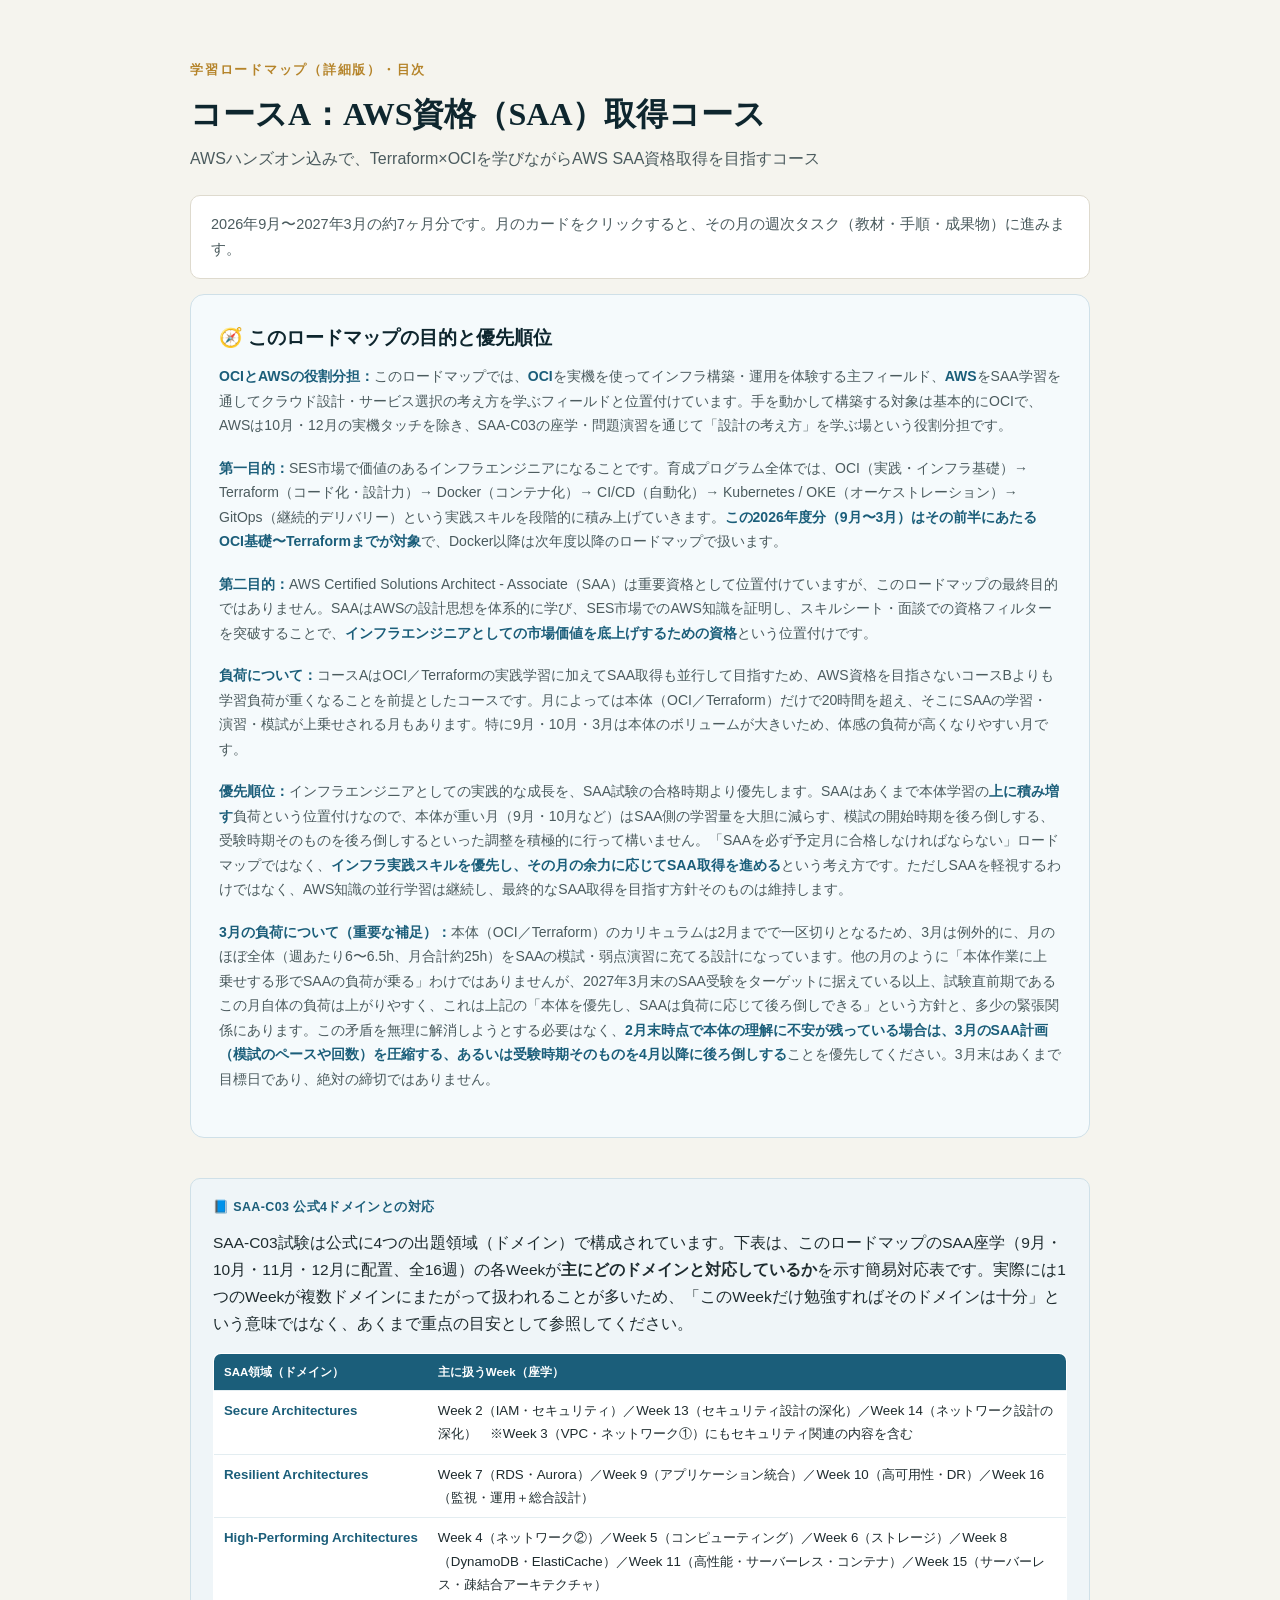
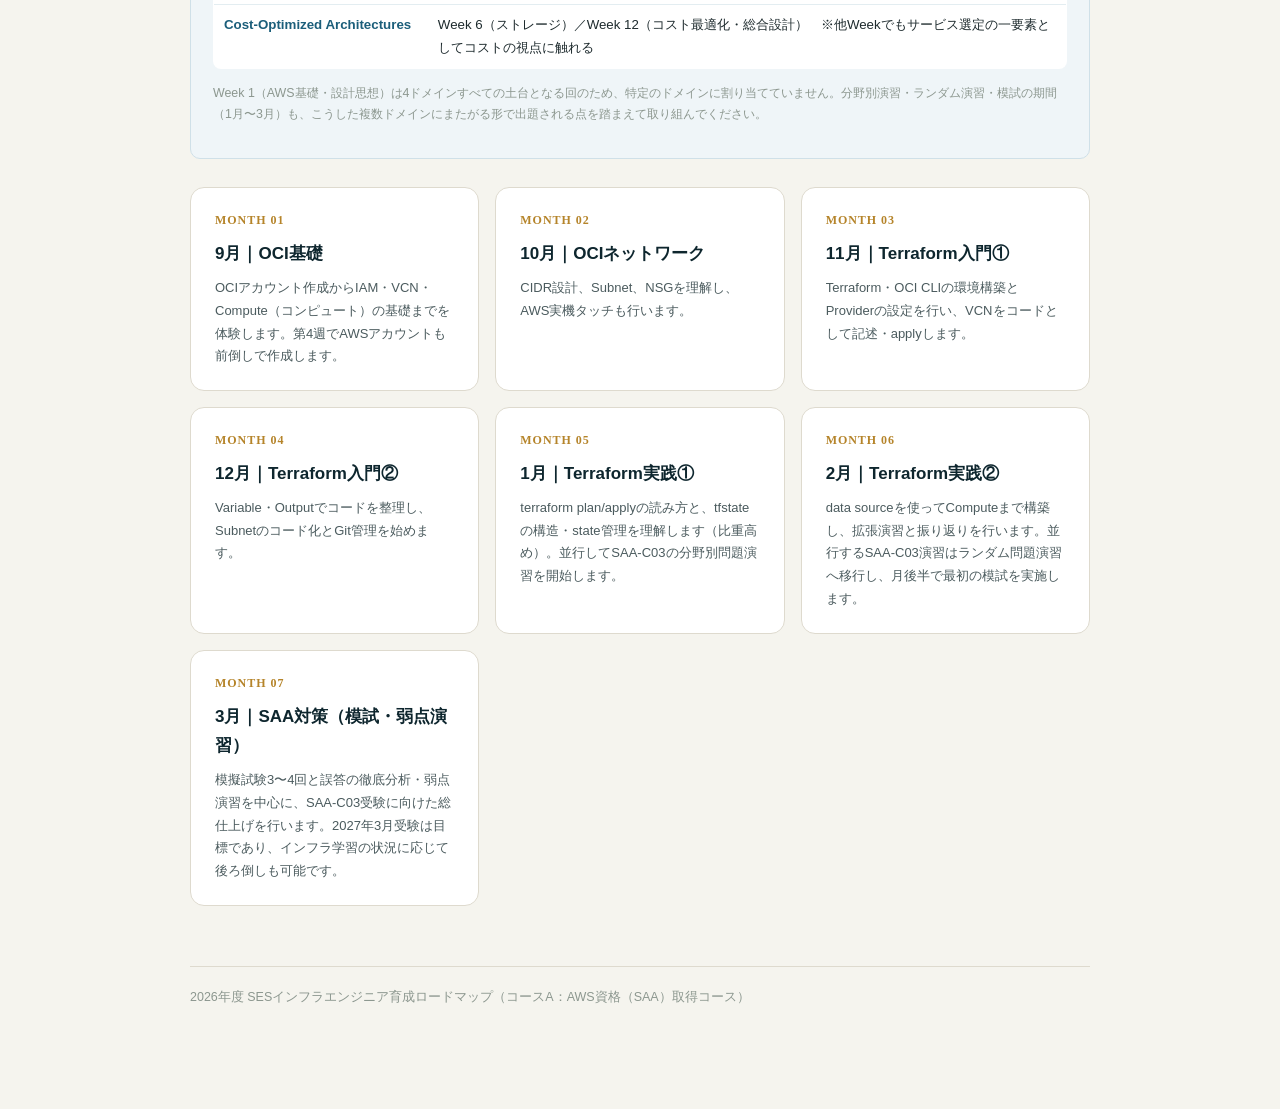
==== index.html @ e134ced2 "Add files via upload" ====
<!DOCTYPE html>
<html lang="ja">
<head>
<meta charset="UTF-8">
<meta name="viewport" content="width=device-width, initial-scale=1.0">
<title>コースA：AWS資格（SAA）取得コース｜2026年度 ロードマップ 目次</title>
<link rel="stylesheet" href="assets/style.css">
<style>
  .layout{display:block;}
  main{max-width:980px;margin:0 auto;padding:60px 40px 100px;}
</style>
</head>
<body>
<div class="layout">
  <main>
    <div class="doc-header">
      <div class="eyebrow">学習ロードマップ（詳細版）・目次</div>
      <h1>コースA：AWS資格（SAA）取得コース</h1>
      <p class="sub">AWSハンズオン込みで、Terraform×OCIを学びながらAWS SAA資格取得を目指すコース</p>
      <p class="lead">2026年9月〜2027年3月の約7ヶ月分です。月のカードをクリックすると、その月の週次タスク（教材・手順・成果物）に進みます。</p>
    </div>

    <div class="bb-guide">
      <div class="bb-guide-title">🧭 このロードマップの目的と優先順位</div>
      <p class="bb-guide-intro"><b>OCIとAWSの役割分担：</b>このロードマップでは、<b>OCI</b>を実機を使ってインフラ構築・運用を体験する主フィールド、<b>AWS</b>をSAA学習を通してクラウド設計・サービス選択の考え方を学ぶフィールドと位置付けています。手を動かして構築する対象は基本的にOCIで、AWSは10月・12月の実機タッチを除き、SAA-C03の座学・問題演習を通じて「設計の考え方」を学ぶ場という役割分担です。</p>
      <p class="bb-guide-intro"><b>第一目的：</b>SES市場で価値のあるインフラエンジニアになることです。育成プログラム全体では、OCI（実践・インフラ基礎）→ Terraform（コード化・設計力）→ Docker（コンテナ化）→ CI/CD（自動化）→ Kubernetes / OKE（オーケストレーション）→ GitOps（継続的デリバリー）という実践スキルを段階的に積み上げていきます。<b>この2026年度分（9月〜3月）はその前半にあたるOCI基礎〜Terraformまでが対象</b>で、Docker以降は次年度以降のロードマップで扱います。</p>
      <p class="bb-guide-intro"><b>第二目的：</b>AWS Certified Solutions Architect - Associate（SAA）は重要資格として位置付けていますが、このロードマップの最終目的ではありません。SAAはAWSの設計思想を体系的に学び、SES市場でのAWS知識を証明し、スキルシート・面談での資格フィルターを突破することで、<b>インフラエンジニアとしての市場価値を底上げするための資格</b>という位置付けです。</p>
      <p class="bb-guide-intro"><b>負荷について：</b>コースAはOCI／Terraformの実践学習に加えてSAA取得も並行して目指すため、AWS資格を目指さないコースBよりも学習負荷が重くなることを前提としたコースです。月によっては本体（OCI／Terraform）だけで20時間を超え、そこにSAAの学習・演習・模試が上乗せされる月もあります。特に9月・10月・3月は本体のボリュームが大きいため、体感の負荷が高くなりやすい月です。</p>
      <p class="bb-guide-intro"><b>優先順位：</b>インフラエンジニアとしての実践的な成長を、SAA試験の合格時期より優先します。SAAはあくまで本体学習の<b>上に積み増す</b>負荷という位置付けなので、本体が重い月（9月・10月など）はSAA側の学習量を大胆に減らす、模試の開始時期を後ろ倒しする、受験時期そのものを後ろ倒しするといった調整を積極的に行って構いません。「SAAを必ず予定月に合格しなければならない」ロードマップではなく、<b>インフラ実践スキルを優先し、その月の余力に応じてSAA取得を進める</b>という考え方です。ただしSAAを軽視するわけではなく、AWS知識の並行学習は継続し、最終的なSAA取得を目指す方針そのものは維持します。</p>
      <p class="bb-guide-intro"><b>3月の負荷について（重要な補足）：</b>本体（OCI／Terraform）のカリキュラムは2月までで一区切りとなるため、3月は例外的に、月のほぼ全体（週あたり6〜6.5h、月合計約25h）をSAAの模試・弱点演習に充てる設計になっています。他の月のように「本体作業に上乗せする形でSAAの負荷が乗る」わけではありませんが、2027年3月末のSAA受験をターゲットに据えている以上、試験直前期であるこの月自体の負荷は上がりやすく、これは上記の「本体を優先し、SAAは負荷に応じて後ろ倒しできる」という方針と、多少の緊張関係にあります。この矛盾を無理に解消しようとする必要はなく、<b>2月末時点で本体の理解に不安が残っている場合は、3月のSAA計画（模試のペースや回数）を圧縮する、あるいは受験時期そのものを4月以降に後ろ倒しする</b>ことを優先してください。3月末はあくまで目標日であり、絶対の締切ではありません。</p>
    </div>

    <div class="saa-block" style="margin-bottom:28px;">
      <div class="saa-label">📘 SAA-C03 公式4ドメインとの対応</div>
      <p class="bb-guide-intro" style="margin-top:0;">SAA-C03試験は公式に4つの出題領域（ドメイン）で構成されています。下表は、このロードマップのSAA座学（9月・10月・11月・12月に配置、全16週）の各Weekが<b>主にどのドメインと対応しているか</b>を示す簡易対応表です。実際には1つのWeekが複数ドメインにまたがって扱われることが多いため、「このWeekだけ勉強すればそのドメインは十分」という意味ではなく、あくまで重点の目安として参照してください。</p>
      <table class="saa-breakdown">
        <tr><th style="width:190px">SAA領域（ドメイン）</th><th>主に扱うWeek（座学）</th></tr>
        <tr><td class="time">Secure Architectures</td><td>Week 2（IAM・セキュリティ）／Week 13（セキュリティ設計の深化）／Week 14（ネットワーク設計の深化）　※Week 3（VPC・ネットワーク①）にもセキュリティ関連の内容を含む</td></tr>
        <tr><td class="time">Resilient Architectures</td><td>Week 7（RDS・Aurora）／Week 9（アプリケーション統合）／Week 10（高可用性・DR）／Week 16（監視・運用＋総合設計）</td></tr>
        <tr><td class="time">High-Performing Architectures</td><td>Week 4（ネットワーク②）／Week 5（コンピューティング）／Week 6（ストレージ）／Week 8（DynamoDB・ElastiCache）／Week 11（高性能・サーバーレス・コンテナ）／Week 15（サーバーレス・疎結合アーキテクチャ）</td></tr>
        <tr><td class="time">Cost-Optimized Architectures</td><td>Week 6（ストレージ）／Week 12（コスト最適化・総合設計）　※他Weekでもサービス選定の一要素としてコストの視点に触れる</td></tr>
      </table>
      <p class="saa-material" style="margin-top:10px;">Week 1（AWS基礎・設計思想）は4ドメインすべての土台となる回のため、特定のドメインに割り当てていません。分野別演習・ランダム演習・模試の期間（1月〜3月）も、こうした複数ドメインにまたがる形で出題される点を踏まえて取り組んでください。</p>
    </div>

    <div class="month-grid">
      <a class="month-card" href="2026-09.html">
          <div class="mnum">MONTH 01</div>
          <h3>9月｜OCI基礎</h3>
          <p>OCIアカウント作成からIAM・VCN・Compute（コンピュート）の基礎までを体験します。第4週でAWSアカウントも前倒しで作成します。</p>
        </a>
      <a class="month-card" href="2026-10.html">
          <div class="mnum">MONTH 02</div>
          <h3>10月｜OCIネットワーク</h3>
          <p>CIDR設計、Subnet、NSGを理解し、AWS実機タッチも行います。</p>
        </a>
      <a class="month-card" href="2026-11.html">
          <div class="mnum">MONTH 03</div>
          <h3>11月｜Terraform入門①</h3>
          <p>Terraform・OCI CLIの環境構築とProviderの設定を行い、VCNをコードとして記述・applyします。</p>
        </a>
      <a class="month-card" href="2026-12.html">
          <div class="mnum">MONTH 04</div>
          <h3>12月｜Terraform入門②</h3>
          <p>Variable・Outputでコードを整理し、Subnetのコード化とGit管理を始めます。</p>
        </a>
      <a class="month-card" href="2027-01.html">
          <div class="mnum">MONTH 05</div>
          <h3>1月｜Terraform実践①</h3>
          <p>terraform plan/applyの読み方と、tfstateの構造・state管理を理解します（比重高め）。並行してSAA-C03の分野別問題演習を開始します。</p>
        </a>
      <a class="month-card" href="2027-02.html">
          <div class="mnum">MONTH 06</div>
          <h3>2月｜Terraform実践②</h3>
          <p>data sourceを使ってComputeまで構築し、拡張演習と振り返りを行います。並行するSAA-C03演習はランダム問題演習へ移行し、月後半で最初の模試を実施します。</p>
        </a>
      <a class="month-card" href="2027-03.html">
          <div class="mnum">MONTH 07</div>
          <h3>3月｜SAA対策（模試・弱点演習）</h3>
          <p>模擬試験3〜4回と誤答の徹底分析・弱点演習を中心に、SAA-C03受験に向けた総仕上げを行います。2027年3月受験は目標であり、インフラ学習の状況に応じて後ろ倒しも可能です。</p>
        </a>
    </div>
    <footer>
      2026年度 SESインフラエンジニア育成ロードマップ（コースA：AWS資格（SAA）取得コース）
    </footer>
  </main>
</div>
</body>
</html>
---- assets/style.css ----
:root{
  --paper:#F5F4EE;
  --card:#FFFFFF;
  --ink:#1E2B2E;
  --ink-soft:#4B5B5E;
  --ink-faint:#8C978F;
  --line:#DEDACE;
  --navy:#173A44;
  --navy-deep:#0E262E;
  --accent:#B5842A;
  --accent-soft:#F1E3C6;
  --sage:#4F7A5B;
  --sage-soft:#E4EEE3;
  --brick:#A24B36;
  --brick-soft:#F3E1DA;
  --radius:10px;
}
*{box-sizing:border-box;}
html{scroll-behavior:smooth;}
body{
  margin:0;
  background:var(--paper);
  color:var(--ink);
  font-family:"Hiragino Kaku Gothic ProN","Yu Gothic",-apple-system,BlinkMacSystemFont,"Segoe UI",sans-serif;
  font-size:15.5px;
  line-height:1.75;
}
.layout{display:grid;grid-template-columns:270px minmax(0,1fr);min-height:100vh;}
.sidebar{
  background:var(--navy-deep);color:#EDEAE0;padding:26px 20px 40px;
  position:sticky;top:0;height:100vh;overflow-y:auto;
}
.sidebar .brand{font-family:"Hiragino Mincho ProN","Yu Mincho",serif;font-size:13px;letter-spacing:.08em;color:var(--accent);margin-bottom:4px;}
.sidebar h1{font-family:"Hiragino Mincho ProN","Yu Mincho",serif;font-size:18px;font-weight:600;line-height:1.5;margin:0 0 6px;color:#FBF9F3;}
.sidebar .course-badge{
  display:inline-block;font-size:11px;font-weight:700;letter-spacing:.05em;
  padding:3px 10px;border-radius:20px;margin-bottom:20px;
}
.sidebar .course-badge.a{background:var(--accent-soft);color:#7A5713;}
.sidebar .course-badge.b{background:var(--sage-soft);color:#2C4A31;}
.sidebar a.back-index{
  display:flex;align-items:center;gap:6px;color:#A9B7AE;text-decoration:none;
  font-size:12.5px;margin-bottom:18px;padding-bottom:14px;border-bottom:1px solid rgba(255,255,255,.1);
}
.sidebar a.back-index:hover{color:#fff;}
.sidebar nav{display:flex;flex-direction:column;gap:2px;}
.sidebar .nav-group-label{font-size:11px;letter-spacing:.12em;text-transform:uppercase;color:#8FA3A0;margin:18px 0 8px;}
.sidebar a{color:#CFD8CE;text-decoration:none;font-size:13.5px;padding:7px 10px;border-radius:6px;display:flex;align-items:center;gap:8px;transition:background .15s ease, color .15s ease;}
.sidebar a:hover{background:rgba(255,255,255,.06);color:#fff;}
.sidebar a .dot{width:5px;height:5px;border-radius:50%;background:#5B6E6A;flex:none;}
.month-nav{display:flex;flex-direction:column;gap:1px;margin-top:6px;}
.month-nav a{font-size:12.5px;padding:6px 10px;}
.month-nav a.current{background:rgba(255,255,255,.08);color:#fff;font-weight:700;}
.month-nav a.current .dot{background:var(--accent);}
.prevnext{display:flex;gap:8px;margin-top:22px;}
.prevnext a{
  flex:1;text-align:center;font-size:12px;padding:9px 6px;border:1px solid rgba(255,255,255,.14);
  border-radius:8px;color:#CFD8CE;text-decoration:none;
}
.prevnext a:hover{background:rgba(255,255,255,.07);color:#fff;}
.prevnext a.disabled{opacity:.3;pointer-events:none;}

main{padding:52px 64px 100px;max-width:920px;}
.doc-header{margin-bottom:14px;}
.doc-header .eyebrow{font-size:12.5px;letter-spacing:.14em;text-transform:uppercase;color:var(--accent);font-weight:600;margin-bottom:10px;}
.doc-header h1{font-family:"Hiragino Mincho ProN","Yu Mincho",serif;font-size:32px;line-height:1.4;margin:0 0 8px;color:var(--navy-deep);}
.doc-header .sub{font-size:16px;color:var(--ink-soft);margin:0 0 22px;}
.doc-header .lead{background:var(--card);border:1px solid var(--line);border-radius:var(--radius);padding:16px 20px;color:var(--ink-soft);font-size:14.5px;}

h2.section-title{font-family:"Hiragino Mincho ProN","Yu Mincho",serif;font-size:23px;color:var(--navy-deep);margin:56px 0 22px;padding-bottom:12px;border-bottom:2px solid var(--navy);scroll-margin-top:24px;}

.glossary{width:100%;border-collapse:collapse;background:var(--card);border-radius:var(--radius);overflow:hidden;border:1px solid var(--line);}
.glossary th{background:var(--navy);color:#F3F1E8;text-align:left;font-size:12.5px;letter-spacing:.04em;font-weight:600;padding:11px 14px;}
.glossary td{padding:11px 14px;font-size:14px;border-top:1px solid var(--line);vertical-align:top;}
.glossary tr:nth-child(even) td{background:#FAF9F4;}
.glossary td.term{font-weight:600;color:var(--navy-deep);white-space:nowrap;}
.glossary td.short{color:var(--accent);font-weight:600;}

.week{background:var(--card);border:1px solid var(--line);border-radius:14px;padding:28px 30px 26px;margin-bottom:24px;scroll-margin-top:24px;}
.week-head{display:flex;flex-wrap:wrap;align-items:baseline;gap:8px 12px;margin-bottom:6px;}
.week-num{font-family:"Hiragino Mincho ProN","Yu Mincho",serif;font-size:13px;color:var(--accent);font-weight:700;letter-spacing:.06em;}
.week-hours{font-size:12px;color:#888;font-weight:500;background:#f2f2f2;border-radius:4px;padding:2px 8px;}
.week h3{font-size:18.5px;margin:0;color:var(--navy-deep);font-weight:700;}
.block{margin-top:18px;}
.block-label{font-size:12.5px;font-weight:700;letter-spacing:.03em;color:var(--navy);margin-bottom:8px;display:flex;align-items:center;gap:6px;}
.goal-text{color:var(--ink-soft);font-size:14.5px;}
ul.materials{margin:0;padding-left:0;list-style:none;}
ul.materials li{font-size:13.8px;color:var(--ink-soft);padding:6px 0 6px 18px;position:relative;border-bottom:1px dashed var(--line);}
ul.materials li:last-child{border-bottom:none;}
ul.materials li::before{content:"◆";position:absolute;left:0;top:6px;color:var(--accent);font-size:10px;}
ol.steps{margin:0;padding-left:0;list-style:none;counter-reset:step;}
ol.steps li{counter-increment:step;font-size:14.3px;color:var(--ink);padding:9px 0 9px 34px;position:relative;border-bottom:1px solid #F0EEE5;}
ol.steps li:last-child{border-bottom:none;}
ol.steps li::before{content:counter(step);position:absolute;left:0;top:8px;width:22px;height:22px;border-radius:50%;background:var(--navy);color:#fff;font-size:11.5px;font-weight:700;display:flex;align-items:center;justify-content:center;}
code.inline{background:#EFECE1;color:var(--brick);padding:1px 6px;border-radius:4px;font-family:"SFMono-Regular",Consolas,Menlo,monospace;font-size:12.6px;}
.cmd{background:var(--navy-deep);color:#DCEFE6;font-family:"SFMono-Regular",Consolas,Menlo,monospace;font-size:12.8px;padding:10px 14px;border-radius:8px;margin:8px 0;overflow-x:auto;white-space:pre;}
.warn-box{background:var(--brick-soft);border:1px solid #E4C6B7;border-radius:8px;padding:12px 16px;}
.warn-box ul{margin:0;padding-left:18px;}
.warn-box li{font-size:13.6px;color:#6E3826;padding:4px 0;}

.deliverable{display:flex;align-items:flex-start;gap:10px;background:var(--sage-soft);border:1px solid #C7DBC5;border-radius:8px;padding:12px 16px;cursor:pointer;user-select:none;}
.deliverable input{appearance:none;width:19px;height:19px;flex:none;margin-top:1px;border:2px solid var(--sage);border-radius:5px;display:grid;place-content:center;cursor:pointer;}
.deliverable input::before{content:"";width:10px;height:10px;transform:scale(0);box-shadow:inset 1em 1em var(--sage);clip-path:polygon(14% 44%, 0 65%, 50% 100%, 100% 16%, 80% 0%, 43% 62%);transition:transform .12s ease;}
.deliverable input:checked::before{transform:scale(1);}
.deliverable .dtext{font-size:14px;color:#2C4A31;}
.deliverable.done{opacity:.6;}
.deliverable.done .dtext{text-decoration:line-through;}
.deliverable .dtext .dnone{color:var(--ink-faint);font-style:italic;}

/* 到達判定チェックリスト */
.criteria-box{background:var(--accent-soft);border:1px solid #E4D2A0;border-radius:8px;padding:12px 16px;}
.criteria-box ul{margin:0;padding-left:0;list-style:none;}
.criteria-box li{font-size:13.6px;color:#5C4212;padding:5px 0 5px 24px;position:relative;}
.criteria-box li::before{content:"☐";position:absolute;left:0;top:5px;color:var(--accent);font-size:13px;}
.criteria-box.final{background:var(--brick-soft);border-color:#E4C6B7;}
.criteria-box.final li{color:#6E3826;}
.criteria-box.final li::before{color:var(--brick);}

.sample-box{margin-top:10px;border:1px dashed #C9C3B2;border-radius:8px;background:#FBFAF6;}
.sample-box summary{cursor:pointer;padding:9px 14px;font-size:12.8px;font-weight:700;color:var(--accent);list-style:none;}
.sample-box summary::-webkit-details-marker{display:none;}
.sample-box summary::before{content:"▸ ";}
.sample-box[open] summary::before{content:"▾ ";}
.sample-content{padding:0 16px 14px;font-size:13.2px;color:var(--ink-soft);}
.sample-content table{width:100%;border-collapse:collapse;margin-top:6px;font-size:12.6px;}
.sample-content th,.sample-content td{border:1px solid var(--line);padding:6px 8px;text-align:left;}
.sample-content pre{background:var(--navy-deep);color:#DCEFE6;padding:10px 12px;border-radius:6px;font-family:"SFMono-Regular",Consolas,Menlo,monospace;font-size:12px;overflow-x:auto;white-space:pre;margin:6px 0;}
.sample-content ul{margin:6px 0;padding-left:18px;}
.sample-content li{padding:2px 0;}
.divider-note{text-align:center;font-size:13px;color:var(--ink-faint);margin:36px 0;position:relative;}
.divider-note::before,.divider-note::after{content:"";position:absolute;top:50%;width:38%;height:1px;background:var(--line);}
.divider-note::before{left:0;} .divider-note::after{right:0;}

footer{max-width:920px;margin:60px auto 0;padding:20px 0 0;border-top:1px solid var(--line);color:var(--ink-faint);font-size:12.5px;}

/* index page cards */
.month-grid{display:grid;grid-template-columns:repeat(auto-fit,minmax(260px,1fr));gap:16px;margin-top:24px;}
.month-card{background:var(--card);border:1px solid var(--line);border-radius:14px;padding:22px 24px;text-decoration:none;display:block;transition:border-color .15s ease, transform .15s ease;}
.month-card:hover{border-color:var(--accent);transform:translateY(-2px);}
.month-card .mnum{font-family:"Hiragino Mincho ProN","Yu Mincho",serif;font-size:12px;color:var(--accent);font-weight:700;letter-spacing:.08em;margin-bottom:8px;}
.month-card h3{margin:0 0 8px;font-size:17px;color:var(--navy-deep);}
.month-card p{margin:0;font-size:13px;color:var(--ink-soft);}

@media (max-width:860px){
  .layout{grid-template-columns:1fr;}
  .sidebar{position:relative;height:auto;}
  main{padding:32px 20px 80px;}
}
@media print{
  .sidebar{display:none;}
  .layout{grid-template-columns:1fr;}
  body{background:#fff;}
}

.doc-header .practical{background:var(--sage-soft);border:1px solid #CFE2CE;border-radius:var(--radius);padding:14px 20px;color:#2C4A31;font-size:14.5px;margin-top:10px;}
.doc-header .practical b{color:#1E3A22;}

/* SAA-C03 16週間 座学ロードマップ 並行タスクブロック */
.saa-block{background:#EFF5F8;border:1px solid #CFE0E8;border-radius:10px;padding:18px 22px 20px;}
.saa-label{font-size:12.5px;font-weight:700;letter-spacing:.03em;color:#1B5E7A;margin-bottom:10px;display:flex;align-items:center;gap:6px;}
.saa-theme{font-size:15px;font-weight:700;color:var(--navy-deep);margin-bottom:10px;}
.saa-theme .saa-week-num{color:#1B5E7A;font-weight:700;margin-right:6px;}
table.saa-breakdown{width:100%;border-collapse:collapse;margin-bottom:14px;background:#fff;border-radius:8px;overflow:hidden;border:1px solid #D7E3EA;}
table.saa-breakdown th{background:#1B5E7A;color:#fff;font-size:11.5px;padding:8px 10px;text-align:left;font-weight:600;}
table.saa-breakdown td{padding:8px 10px;font-size:13.3px;border-top:1px solid #E3EDF1;vertical-align:top;color:var(--ink);}
table.saa-breakdown td.time{white-space:nowrap;font-weight:700;color:#1B5E7A;width:64px;}
.saa-sub{font-size:12.3px;font-weight:700;color:#1B5E7A;margin:12px 0 6px;letter-spacing:.02em;}
ul.saa-req{margin:0;padding-left:0;list-style:none;}
ul.saa-req li{font-size:13.3px;color:var(--ink-soft);padding:5px 0 5px 16px;position:relative;}
ul.saa-req li::before{content:"・";position:absolute;left:0;color:#1B5E7A;}
.saa-goal{font-size:13.3px;color:var(--ink-soft);margin-top:12px;padding-top:12px;border-top:1px dashed #D7E3EA;}
.saa-goal b{color:#1B5E7A;}
.saa-material{font-size:12.4px;color:var(--ink-faint);margin-top:8px;}
.saa-material a{color:#1B5E7A;}
.saa-blackbelt{font-size:12.8px;color:var(--ink-soft);margin-top:10px;padding:8px 10px;border-radius:6px;background:#fff;border:1px solid #D7E3EA;}
.saa-blackbelt b{color:#1B5E7A;}
.bb-level{display:inline-block;font-size:11px;font-weight:700;padding:2px 8px;border-radius:10px;margin-right:6px;}
.bb-level.none{background:#EDEFF2;color:#6B7280;}
.bb-level.optional{background:#E7F0F5;color:#1B5E7A;}
.bb-level.recommend{background:#DCEAF0;color:#125070;}
.bb-level.strong{background:#1B5E7A;color:#fff;}

/* Black Beltの使い方：16週間 共通ルール */
.bb-guide{background:#F5FAFC;border:1px solid #CFE0E8;border-radius:14px;padding:26px 28px 28px;margin:0 0 40px;}
.bb-guide .bb-guide-title{font-family:"Hiragino Mincho ProN","Yu Mincho",serif;font-size:19px;font-weight:700;color:var(--navy-deep);margin:0 0 10px;display:flex;align-items:center;gap:8px;}
.bb-guide .bb-guide-intro{font-size:14px;color:var(--ink-soft);margin:0 0 18px;line-height:1.75;}
.bb-guide .bb-guide-intro b{color:#1B5E7A;}
.bb-flow{display:flex;flex-wrap:wrap;align-items:center;gap:6px;font-size:12.8px;font-weight:700;color:#125070;margin:0 0 22px;padding:16px 18px;background:#fff;border-radius:10px;border:1px solid #D7E3EA;}
.bb-flow .bb-step{background:#EFF5F8;padding:7px 12px;border-radius:6px;white-space:nowrap;}
.bb-flow .bb-arrow{color:#9CB4C0;font-weight:400;}
.bb-guide h3.bb-h3{font-size:13.5px;font-weight:700;color:#1B5E7A;letter-spacing:.02em;margin:22px 0 10px;}
.bb-levels{display:grid;grid-template-columns:repeat(2,1fr);gap:12px;margin-bottom:6px;}
.bb-level-card{background:#fff;border:1px solid #D7E3EA;border-radius:10px;padding:14px 16px;}
.bb-level-card .bb-level-head{display:flex;align-items:center;gap:8px;margin-bottom:8px;}
.bb-level-card .bb-level-head span.bb-level{margin-right:0;}
.bb-level-card p{font-size:13px;color:var(--ink-soft);margin:0;line-height:1.65;}
.bb-usecase{display:grid;grid-template-columns:repeat(2,1fr);gap:14px;margin-bottom:6px;}
.bb-usecase-box{background:#fff;border:1px solid #D7E3EA;border-radius:10px;padding:14px 16px;}
.bb-usecase-box .bb-usecase-label{font-size:12.5px;font-weight:700;color:#1B5E7A;margin-bottom:8px;}
.bb-usecase-box ul{margin:0;padding-left:0;list-style:none;}
.bb-usecase-box li{font-size:13px;color:var(--ink-soft);padding:4px 0 4px 14px;position:relative;}
.bb-usecase-box li::before{content:"・";position:absolute;left:0;color:#1B5E7A;}
.bb-rule{background:#fff;border:1px solid #D7E3EA;border-radius:10px;padding:14px 18px;margin:6px 0 22px;text-align:center;font-size:13.5px;font-weight:700;color:#125070;}
.bb-example{background:#fff;border:1px dashed #1B5E7A;border-radius:10px;padding:18px 20px;}
.bb-example .bb-example-label{font-size:12.5px;font-weight:700;color:#1B5E7A;margin-bottom:10px;}
.bb-example ol{margin:0;padding-left:0;list-style:none;counter-reset:bbstep;}
.bb-example ol li{counter-increment:bbstep;font-size:13.3px;color:var(--ink);padding:6px 0 6px 30px;position:relative;border-bottom:1px solid #EEF3F5;}
.bb-example ol li:last-child{border-bottom:none;}
.bb-example ol li::before{content:counter(bbstep);position:absolute;left:0;top:6px;width:18px;height:18px;border-radius:50%;background:#1B5E7A;color:#fff;font-size:10px;font-weight:700;display:flex;align-items:center;justify-content:center;}
.bb-example .bb-example-note{font-size:12.6px;color:var(--ink-faint);margin-top:12px;padding-top:12px;border-top:1px dashed #D7E3EA;}
.bb-guide .bb-crossref{font-size:12.6px;color:var(--ink-faint);margin-top:4px;}
.bb-guide .bb-crossref a{color:#1B5E7A;}
@media (max-width:700px){
  .bb-levels,.bb-usecase{grid-template-columns:1fr;}
}
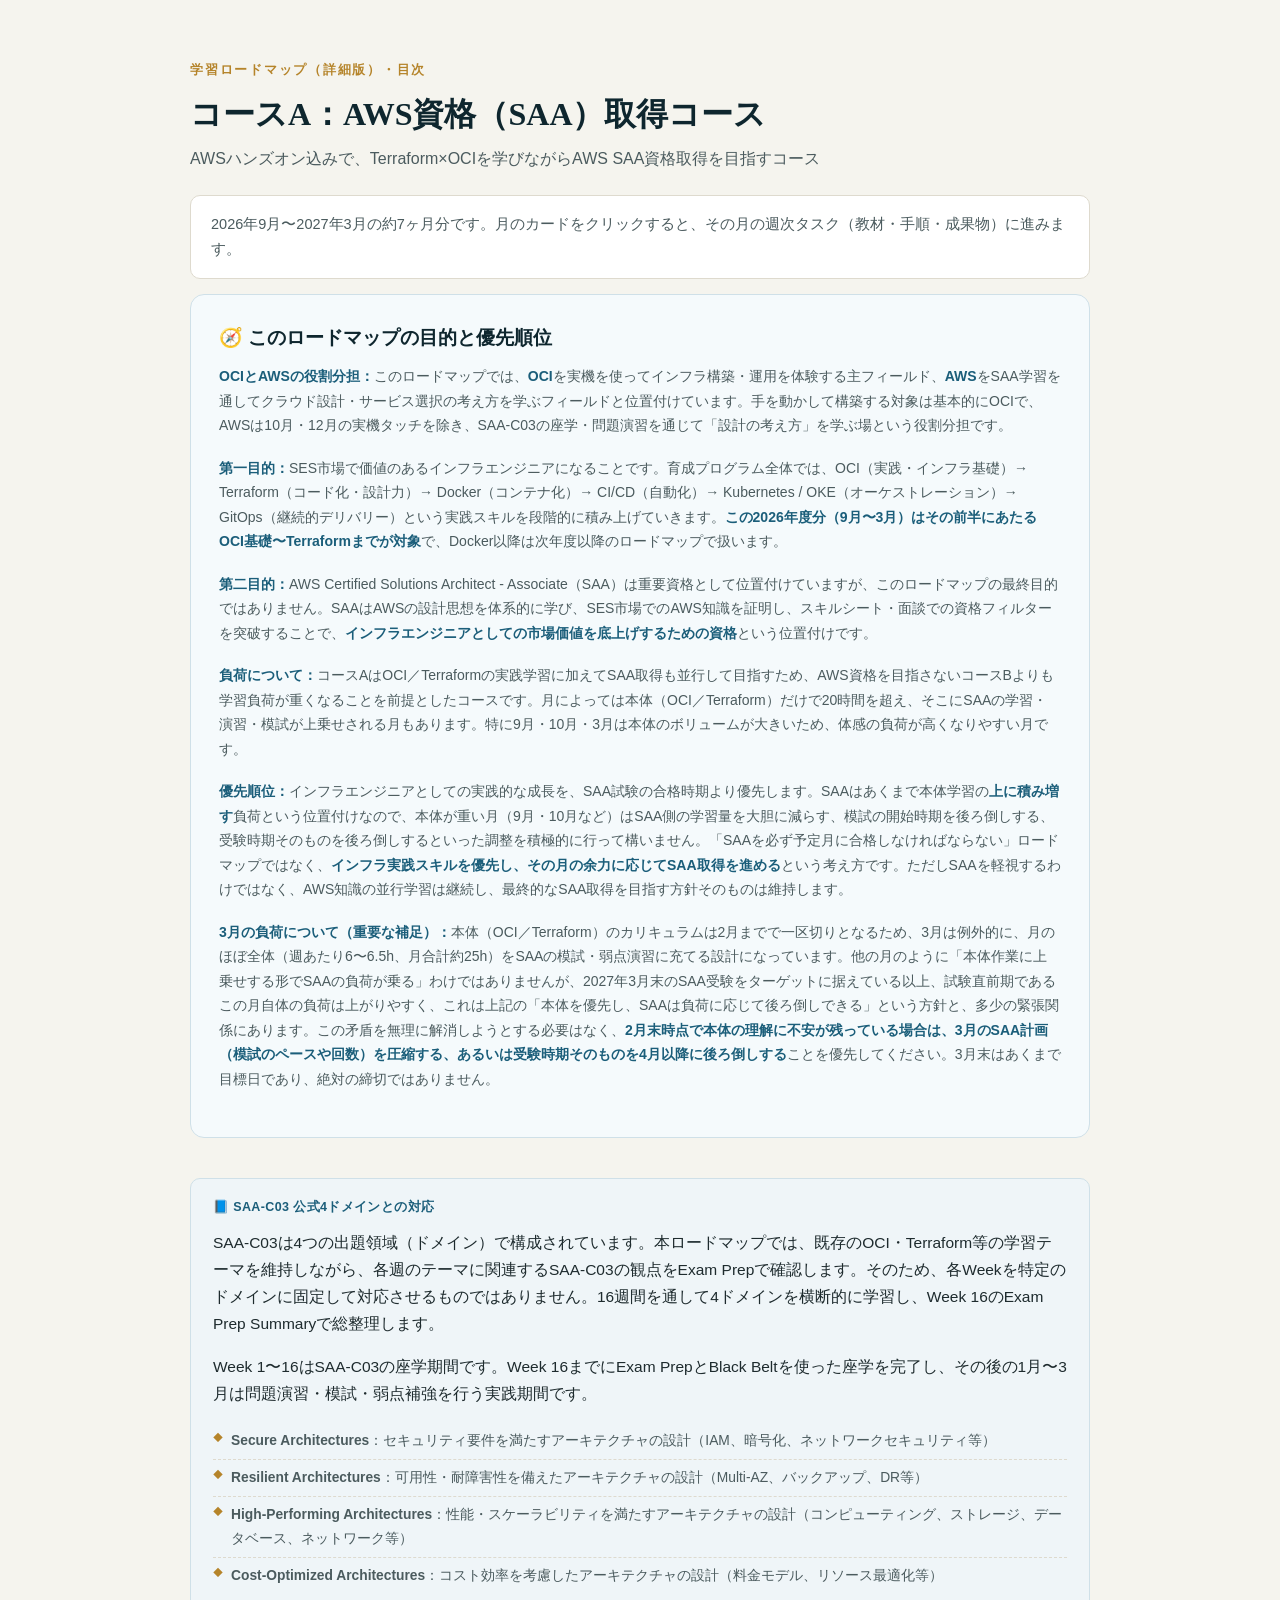
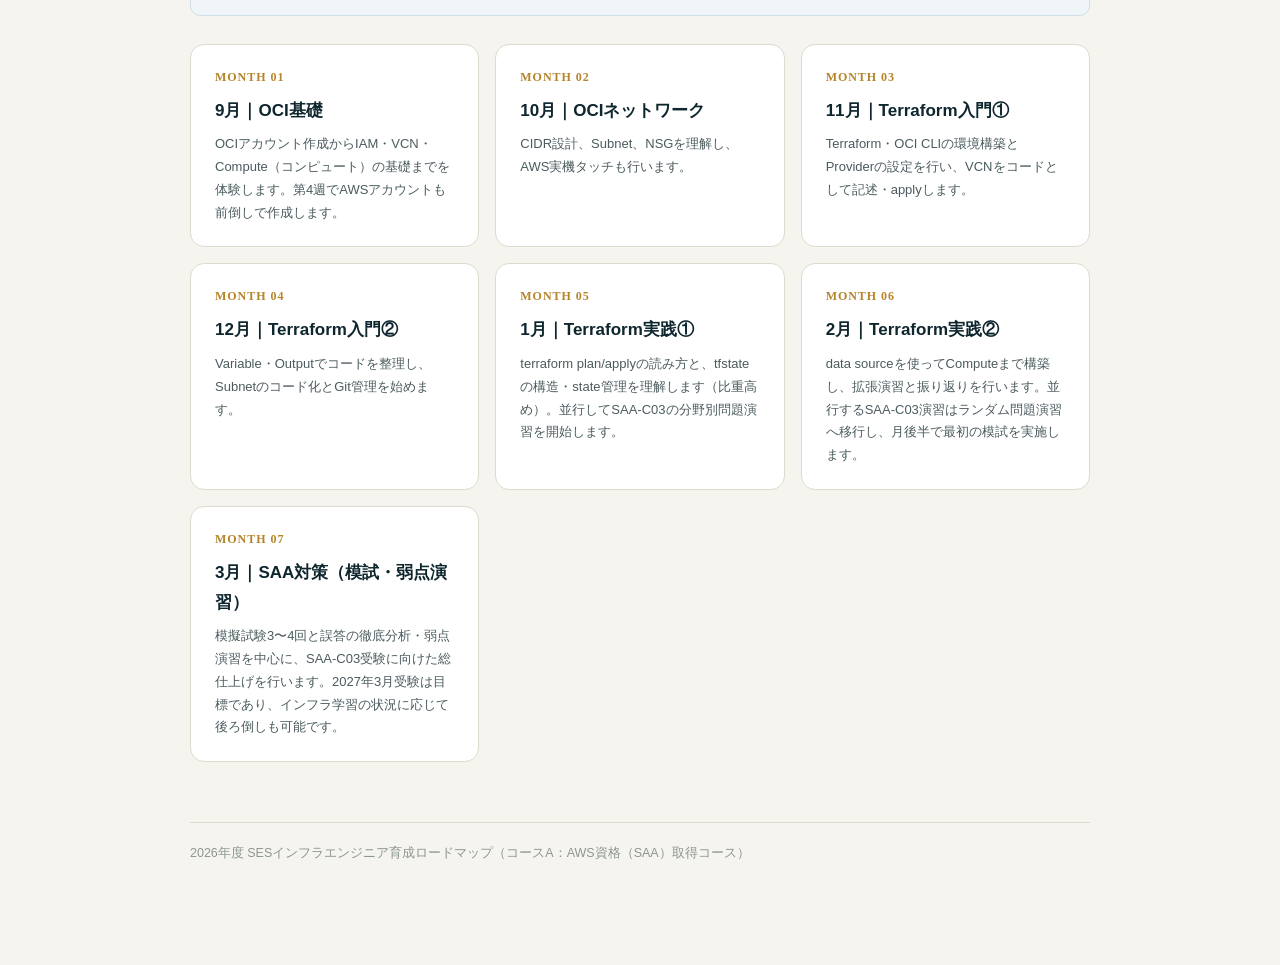
==== commit 383a9285: "Add files via upload" ====
--- a/index.html
+++ b/index.html
@@ -32,15 +32,14 @@
 
     <div class="saa-block" style="margin-bottom:28px;">
       <div class="saa-label">📘 SAA-C03 公式4ドメインとの対応</div>
-      <p class="bb-guide-intro" style="margin-top:0;">SAA-C03試験は公式に4つの出題領域（ドメイン）で構成されています。下表は、このロードマップのSAA座学（9月・10月・11月・12月に配置、全16週）の各Weekが<b>主にどのドメインと対応しているか</b>を示す簡易対応表です。実際には1つのWeekが複数ドメインにまたがって扱われることが多いため、「このWeekだけ勉強すればそのドメインは十分」という意味ではなく、あくまで重点の目安として参照してください。</p>
-      <table class="saa-breakdown">
-        <tr><th style="width:190px">SAA領域（ドメイン）</th><th>主に扱うWeek（座学）</th></tr>
-        <tr><td class="time">Secure Architectures</td><td>Week 2（IAM・セキュリティ）／Week 13（セキュリティ設計の深化）／Week 14（ネットワーク設計の深化）　※Week 3（VPC・ネットワーク①）にもセキュリティ関連の内容を含む</td></tr>
-        <tr><td class="time">Resilient Architectures</td><td>Week 7（RDS・Aurora）／Week 9（アプリケーション統合）／Week 10（高可用性・DR）／Week 16（監視・運用＋総合設計）</td></tr>
-        <tr><td class="time">High-Performing Architectures</td><td>Week 4（ネットワーク②）／Week 5（コンピューティング）／Week 6（ストレージ）／Week 8（DynamoDB・ElastiCache）／Week 11（高性能・サーバーレス・コンテナ）／Week 15（サーバーレス・疎結合アーキテクチャ）</td></tr>
-        <tr><td class="time">Cost-Optimized Architectures</td><td>Week 6（ストレージ）／Week 12（コスト最適化・総合設計）　※他Weekでもサービス選定の一要素としてコストの視点に触れる</td></tr>
-      </table>
-      <p class="saa-material" style="margin-top:10px;">Week 1（AWS基礎・設計思想）は4ドメインすべての土台となる回のため、特定のドメインに割り当てていません。分野別演習・ランダム演習・模試の期間（1月〜3月）も、こうした複数ドメインにまたがる形で出題される点を踏まえて取り組んでください。</p>
+      <p class="bb-guide-intro" style="margin-top:0;">SAA-C03は4つの出題領域（ドメイン）で構成されています。本ロードマップでは、既存のOCI・Terraform等の学習テーマを維持しながら、各週のテーマに関連するSAA-C03の観点をExam Prepで確認します。そのため、各Weekを特定のドメインに固定して対応させるものではありません。16週間を通して4ドメインを横断的に学習し、Week 16のExam Prep Summaryで総整理します。</p>
+      <p class="bb-guide-intro" style="margin-top:10px;">Week 1〜16はSAA-C03の座学期間です。Week 16までにExam PrepとBlack Beltを使った座学を完了し、その後の1月〜3月は問題演習・模試・弱点補強を行う実践期間です。</p>
+      <ul class="materials" style="margin-top:10px;">
+        <li><b>Secure Architectures</b>：セキュリティ要件を満たすアーキテクチャの設計（IAM、暗号化、ネットワークセキュリティ等）</li>
+        <li><b>Resilient Architectures</b>：可用性・耐障害性を備えたアーキテクチャの設計（Multi-AZ、バックアップ、DR等）</li>
+        <li><b>High-Performing Architectures</b>：性能・スケーラビリティを満たすアーキテクチャの設計（コンピューティング、ストレージ、データベース、ネットワーク等）</li>
+        <li><b>Cost-Optimized Architectures</b>：コスト効率を考慮したアーキテクチャの設計（料金モデル、リソース最適化等）</li>
+      </ul>
     </div>
 
     <div class="month-grid">
